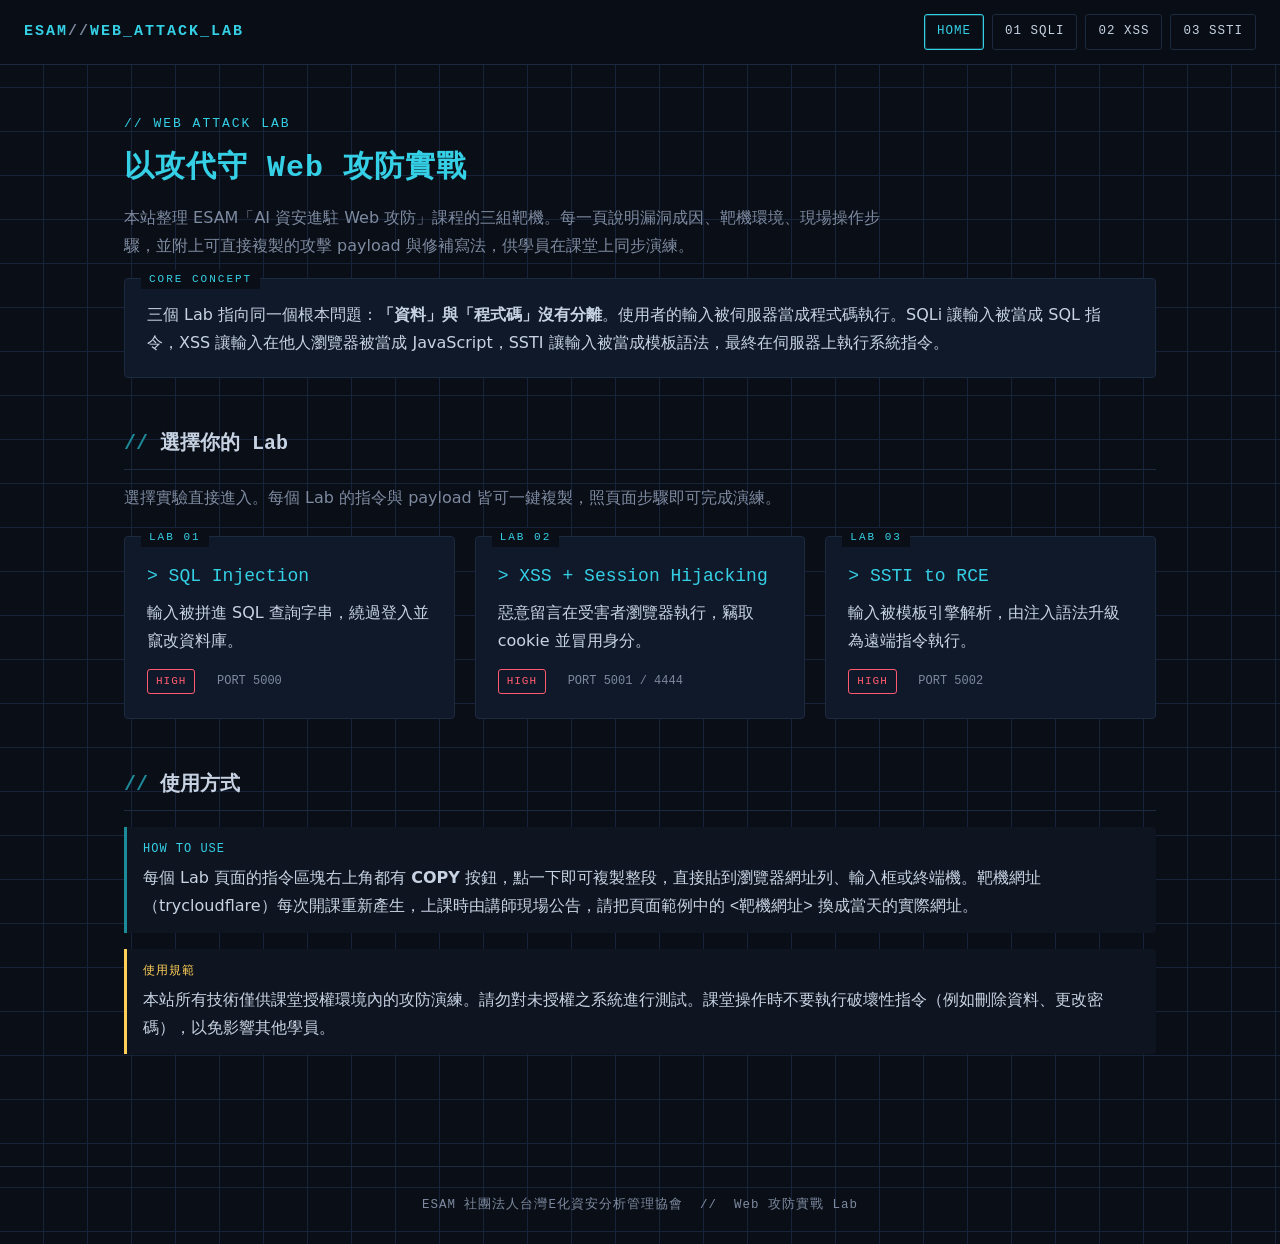
==== index.html @ b627d04e "Add ESAM Web attack lab teaching site (SQLi, XSS, SSTI)" ====
<!DOCTYPE html>
<html lang="zh-Hant">
<head>
<meta charset="UTF-8">
<meta name="viewport" content="width=device-width, initial-scale=1.0">
<title>ESAM WEB ATTACK LAB</title>
<meta name="description" content="ESAM Web 攻防實戰 Lab 教學站：SQL Injection、XSS、SSTI 三個靶機的原理、操作步驟與可直接複製的 payload。">
<link rel="stylesheet" href="style.css">
</head>
<body>
<nav class="nav">
  <div class="brand">ESAM<span>//</span>WEB_ATTACK_LAB</div>
  <div class="nav-links">
    <a href="index.html">Home</a>
    <a href="lab1-sqli.html">01 SQLi</a>
    <a href="lab2-xss.html">02 XSS</a>
    <a href="lab3-ssti.html">03 SSTI</a>
  </div>
</nav>

<main class="wrap">
  <div class="kicker">// WEB ATTACK LAB</div>
  <h1 class="title">以攻代守 Web 攻防實戰</h1>
  <p class="lead">本站整理 ESAM「AI 資安進駐 Web 攻防」課程的三組靶機。每一頁說明漏洞成因、靶機環境、現場操作步驟，並附上可直接複製的攻擊 payload 與修補寫法，供學員在課堂上同步演練。</p>

  <div class="panel">
    <span class="tag">Core Concept</span>
    <p style="margin:0">三個 Lab 指向同一個根本問題：<strong>「資料」與「程式碼」沒有分離</strong>。使用者的輸入被伺服器當成程式碼執行。SQLi 讓輸入被當成 SQL 指令，XSS 讓輸入在他人瀏覽器被當成 JavaScript，SSTI 讓輸入被當成模板語法，最終在伺服器上執行系統指令。</p>
  </div>

  <h2>選擇你的 Lab</h2>
  <p class="lead">選擇實驗直接進入。每個 Lab 的指令與 payload 皆可一鍵複製，照頁面步驟即可完成演練。</p>
  <div class="grid">
    <a class="card" href="lab1-sqli.html">
      <span class="tag">Lab 01</span>
      <div class="name">SQL Injection</div>
      <div class="desc">輸入被拼進 SQL 查詢字串，繞過登入並竄改資料庫。</div>
      <div class="meta"><span class="badge high">High</span> &nbsp; PORT 5000</div>
    </a>
    <a class="card" href="lab2-xss.html">
      <span class="tag">Lab 02</span>
      <div class="name">XSS + Session Hijacking</div>
      <div class="desc">惡意留言在受害者瀏覽器執行，竊取 cookie 並冒用身分。</div>
      <div class="meta"><span class="badge high">High</span> &nbsp; PORT 5001 / 4444</div>
    </a>
    <a class="card" href="lab3-ssti.html">
      <span class="tag">Lab 03</span>
      <div class="name">SSTI to RCE</div>
      <div class="desc">輸入被模板引擎解析，由注入語法升級為遠端指令執行。</div>
      <div class="meta"><span class="badge high">High</span> &nbsp; PORT 5002</div>
    </a>
  </div>

  <h2>使用方式</h2>
  <div class="note">
    <span class="label">How to use</span>
    每個 Lab 頁面的指令區塊右上角都有 <strong>COPY</strong> 按鈕，點一下即可複製整段，直接貼到瀏覽器網址列、輸入框或終端機。靶機網址（trycloudflare）每次開課重新產生，上課時由講師現場公告，請把頁面範例中的 <code>&lt;靶機網址&gt;</code> 換成當天的實際網址。
  </div>

  <div class="note warn">
    <span class="label">使用規範</span>
    本站所有技術僅供課堂授權環境內的攻防演練。請勿對未授權之系統進行測試。課堂操作時不要執行破壞性指令（例如刪除資料、更改密碼），以免影響其他學員。
  </div>
</main>

<footer class="foot">ESAM 社團法人台灣E化資安分析管理協會 &nbsp;//&nbsp; Web 攻防實戰 Lab</footer>
<script src="app.js"></script>
</body>
</html>
---- style.css ----
/* ESAM Web 攻防 Lab 教學站 共用樣式
   風格：深色終端機 / 青色霓虹，等寬字為主。
   調整配色只改 :root 變數即可。 */

:root {
  --bg: #0a0e16;
  --bg-soft: #0e1420;
  --panel: #10192a;
  --line: #1c2a3f;
  --line-soft: #16233a;
  --fg: #c7d3e3;
  --fg-dim: #7d8aa0;
  --accent: #35d0e6;
  --accent-dim: #1d8a9a;
  --danger: #ff5a6e;
  --warn: #ffcf56;
  --ok: #4fd98a;
  --mono: "SFMono-Regular", "Consolas", "JetBrains Mono", "Menlo", monospace;
  --sans: "Noto Sans TC", "PingFang TC", "Microsoft JhengHei", system-ui, sans-serif;
  --maxw: 1080px;
}

* { box-sizing: border-box; }

html { scroll-behavior: smooth; }

body {
  margin: 0;
  background-color: var(--bg);
  background-image:
    linear-gradient(var(--line-soft) 1px, transparent 1px),
    linear-gradient(90deg, var(--line-soft) 1px, transparent 1px);
  background-size: 44px 44px;
  background-position: -1px -1px;
  color: var(--fg);
  font-family: var(--sans);
  font-size: 16px;
  line-height: 1.75;
}

a { color: var(--accent); text-decoration: none; }
a:hover { text-decoration: underline; }

code, pre, kbd, .mono { font-family: var(--mono); }

/* 頂部導覽 */
.nav {
  position: sticky;
  top: 0;
  z-index: 20;
  display: flex;
  align-items: center;
  justify-content: space-between;
  gap: 16px;
  padding: 14px 24px;
  background: rgba(10, 14, 22, 0.88);
  backdrop-filter: blur(6px);
  border-bottom: 1px solid var(--line);
}
.nav .brand {
  font-family: var(--mono);
  font-weight: 700;
  letter-spacing: 2px;
  color: var(--accent);
  font-size: 15px;
}
.nav .brand span { color: var(--fg-dim); }
.nav-links { display: flex; flex-wrap: wrap; gap: 8px; }
.nav-links a {
  font-family: var(--mono);
  font-size: 12.5px;
  letter-spacing: 1px;
  text-transform: uppercase;
  color: var(--fg);
  padding: 6px 12px;
  border: 1px solid var(--line);
  border-radius: 3px;
}
.nav-links a:hover { border-color: var(--accent-dim); text-decoration: none; }
.nav-links a.active {
  color: var(--accent);
  border-color: var(--accent);
  box-shadow: 0 0 0 1px rgba(53, 208, 230, 0.25) inset;
}

/* 版面 */
.wrap { max-width: var(--maxw); margin: 0 auto; padding: 48px 24px 96px; }

.kicker {
  font-family: var(--mono);
  color: var(--accent);
  letter-spacing: 2px;
  font-size: 13px;
  text-transform: uppercase;
}
h1.title {
  font-family: var(--mono);
  color: var(--accent);
  font-size: 30px;
  letter-spacing: 1px;
  margin: 6px 0 10px;
}
.lead { color: var(--fg-dim); max-width: 760px; margin: 0 0 8px; }

h2 {
  font-family: var(--mono);
  font-size: 20px;
  color: var(--fg);
  margin: 48px 0 14px;
  padding-bottom: 8px;
  border-bottom: 1px solid var(--line);
}
h2::before { content: "// "; color: var(--accent-dim); }
h3 { font-size: 17px; margin: 28px 0 8px; color: var(--fg); }

/* 區塊標籤卡（對應 MISSION 角標） */
.panel {
  position: relative;
  border: 1px solid var(--line);
  background: var(--panel);
  border-radius: 4px;
  padding: 22px 22px 20px;
  margin: 18px 0;
}
.panel > .tag {
  position: absolute;
  top: -9px;
  left: 16px;
  background: var(--bg);
  padding: 0 8px;
  font-family: var(--mono);
  font-size: 11px;
  letter-spacing: 2px;
  color: var(--accent);
  text-transform: uppercase;
}

/* Lab 卡片網格（首頁） */
.grid { display: grid; grid-template-columns: repeat(auto-fit, minmax(300px, 1fr)); gap: 20px; margin-top: 24px; }
.card {
  position: relative;
  display: block;
  border: 1px solid var(--line);
  background: var(--panel);
  border-radius: 4px;
  padding: 24px 22px;
  color: var(--fg);
  transition: border-color .15s, transform .15s;
}
.card:hover { border-color: var(--accent); transform: translateY(-2px); text-decoration: none; }
.card .tag {
  position: absolute; top: -9px; left: 16px;
  background: var(--bg); padding: 0 8px;
  font-family: var(--mono); font-size: 11px; letter-spacing: 2px;
  color: var(--accent); text-transform: uppercase;
}
.card .name { font-family: var(--mono); color: var(--accent); font-size: 18px; margin-bottom: 6px; }
.card .name::before { content: "> "; }
.card .desc { color: var(--fg); margin-bottom: 14px; }
.card .meta { font-family: var(--mono); font-size: 12px; color: var(--fg-dim); }

/* 嚴重度標籤 */
.badge {
  display: inline-block;
  font-family: var(--mono);
  font-size: 11px;
  letter-spacing: 1px;
  padding: 2px 8px;
  border-radius: 3px;
  border: 1px solid currentColor;
  text-transform: uppercase;
}
.badge.high { color: var(--danger); }
.badge.mid { color: var(--warn); }
.badge.info { color: var(--accent); }

/* 步驟清單 */
ol.steps { counter-reset: step; list-style: none; padding-left: 0; }
ol.steps > li {
  counter-increment: step;
  position: relative;
  padding: 2px 0 14px 44px;
  margin: 0;
}
ol.steps > li::before {
  content: counter(step, decimal-leading-zero);
  position: absolute; left: 0; top: 0;
  font-family: var(--mono); font-size: 13px;
  color: var(--accent);
  border: 1px solid var(--line);
  border-radius: 3px;
  width: 30px; height: 26px;
  display: flex; align-items: center; justify-content: center;
}

/* 可複製指令卡 */
.cmd {
  position: relative;
  border: 1px solid var(--line);
  background: var(--bg-soft);
  border-radius: 4px;
  margin: 14px 0;
}
.cmd .cmd-head {
  display: flex; align-items: center; justify-content: space-between;
  padding: 7px 12px;
  border-bottom: 1px solid var(--line);
  font-family: var(--mono); font-size: 11.5px; letter-spacing: 1px;
  color: var(--fg-dim); text-transform: uppercase;
}
.cmd pre {
  margin: 0; padding: 14px 16px; overflow-x: auto;
  font-size: 13.5px; line-height: 1.7; color: #e6edf6;
  white-space: pre;
}
.cmd .copy {
  font-family: var(--mono); font-size: 11px; letter-spacing: 1px;
  color: var(--accent);
  background: transparent;
  border: 1px solid var(--line);
  border-radius: 3px;
  padding: 3px 10px;
  cursor: pointer;
  text-transform: uppercase;
}
.cmd .copy:hover { border-color: var(--accent); }
.cmd .copy.done { color: var(--ok); border-color: var(--ok); }

/* 行內程式碼 */
p code, li code, td code {
  background: var(--bg-soft);
  border: 1px solid var(--line);
  border-radius: 3px;
  padding: 1px 6px;
  font-size: 13px;
  color: var(--accent);
}

/* 表格 */
table { width: 100%; border-collapse: collapse; margin: 16px 0; font-size: 14px; }
th, td { border: 1px solid var(--line); padding: 8px 12px; text-align: left; vertical-align: top; }
th { background: var(--bg-soft); font-family: var(--mono); font-size: 12.5px; letter-spacing: 1px; color: var(--fg-dim); text-transform: uppercase; font-weight: 600; }
td.center, th.center { text-align: center; }

/* 提示框 */
.note {
  border-left: 3px solid var(--accent-dim);
  background: var(--bg-soft);
  padding: 12px 16px;
  margin: 16px 0;
  border-radius: 0 4px 4px 0;
  color: var(--fg);
}
.note.warn { border-left-color: var(--warn); }
.note.danger { border-left-color: var(--danger); }
.note .label { font-family: var(--mono); font-size: 12px; letter-spacing: 1px; color: var(--accent); text-transform: uppercase; display: block; margin-bottom: 4px; }
.note.warn .label { color: var(--warn); }
.note.danger .label { color: var(--danger); }

/* 頁尾 */
.foot {
  border-top: 1px solid var(--line);
  padding: 28px 24px;
  text-align: center;
  color: var(--fg-dim);
  font-family: var(--mono);
  font-size: 12.5px;
  letter-spacing: 1px;
}

/* 上一頁 / 下一頁 */
.pager { display: flex; justify-content: space-between; gap: 12px; margin-top: 56px; }
.pager a {
  font-family: var(--mono); font-size: 13px;
  border: 1px solid var(--line); border-radius: 3px;
  padding: 10px 16px; color: var(--fg);
}
.pager a:hover { border-color: var(--accent); text-decoration: none; }
.pager .spacer { flex: 1; }

@media (max-width: 640px) {
  h1.title { font-size: 24px; }
  .nav { padding: 12px 16px; }
  .wrap { padding: 32px 16px 72px; }
}
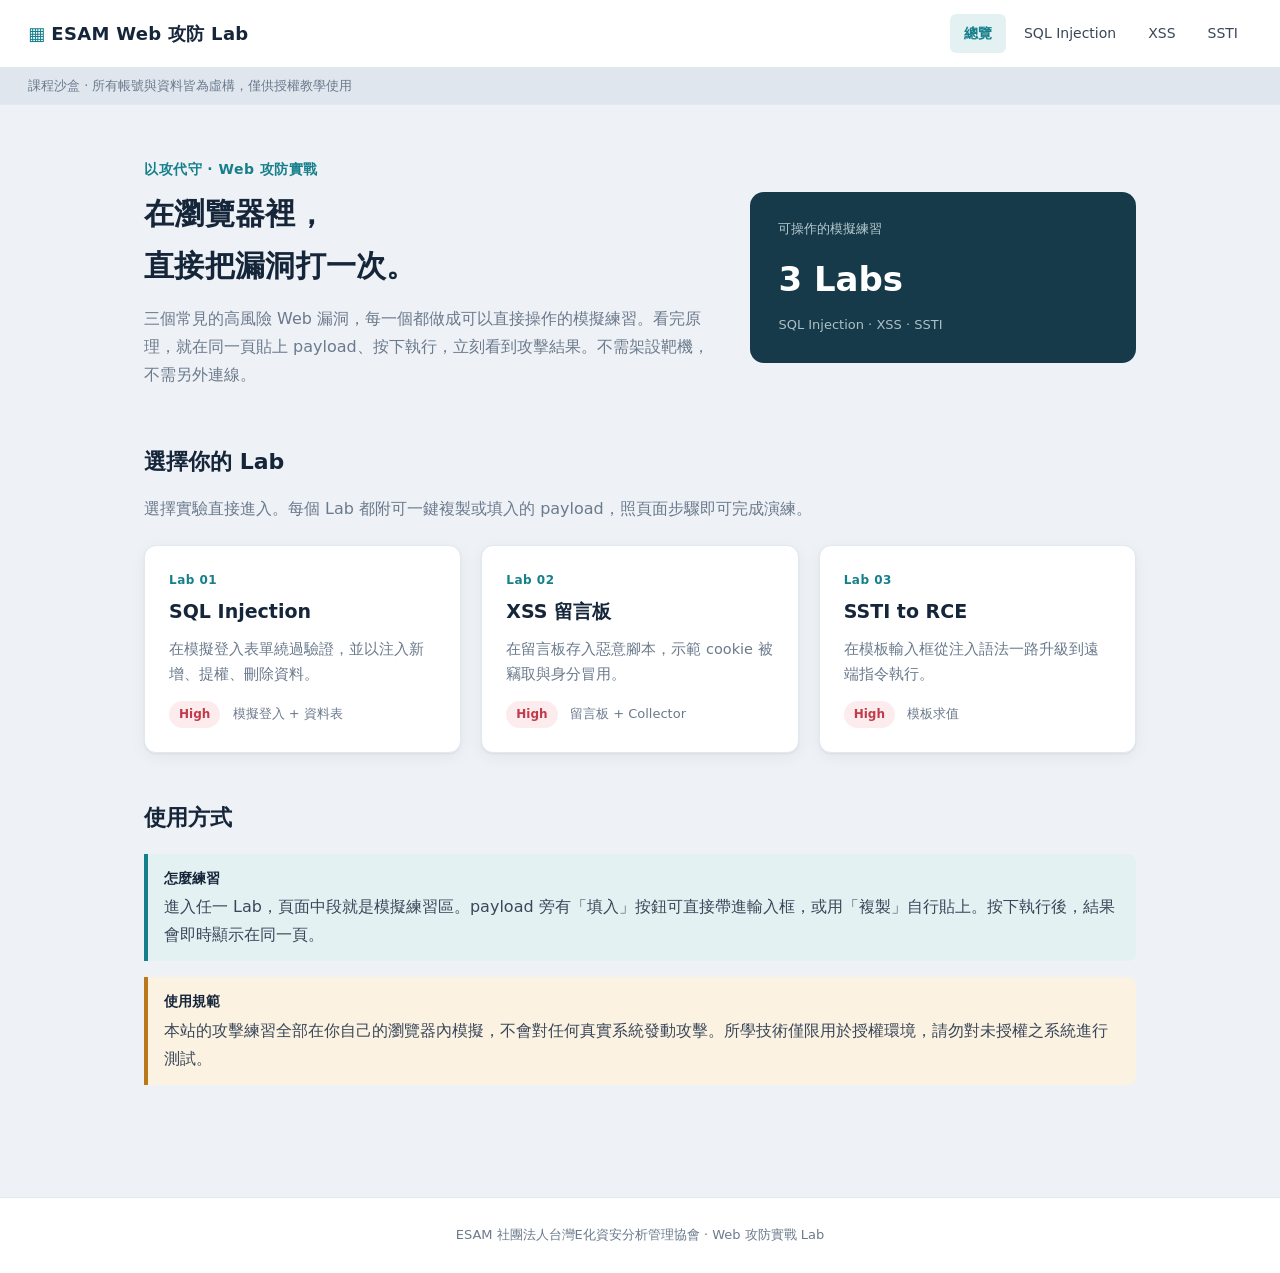
==== commit 0fb56a12: "Switch to light theme and add in-browser interactive labs" ====
--- a/index.html
+++ b/index.html
@@ -3,67 +3,71 @@
 <head>
 <meta charset="UTF-8">
 <meta name="viewport" content="width=device-width, initial-scale=1.0">
-<title>ESAM WEB ATTACK LAB</title>
-<meta name="description" content="ESAM Web 攻防實戰 Lab 教學站：SQL Injection、XSS、SSTI 三個靶機的原理、操作步驟與可直接複製的 payload。">
+<title>ESAM Web 攻防 Lab</title>
+<meta name="description" content="ESAM Web 攻防實戰 Lab：SQL Injection、XSS、SSTI 三個可在瀏覽器直接操作的模擬練習，含原理說明與可複製 payload。">
 <link rel="stylesheet" href="style.css">
 </head>
 <body>
 <nav class="nav">
-  <div class="brand">ESAM<span>//</span>WEB_ATTACK_LAB</div>
+  <div class="brand"><span class="mark">▦</span>ESAM Web 攻防 Lab</div>
   <div class="nav-links">
-    <a href="index.html">Home</a>
-    <a href="lab1-sqli.html">01 SQLi</a>
-    <a href="lab2-xss.html">02 XSS</a>
-    <a href="lab3-ssti.html">03 SSTI</a>
+    <a href="index.html">總覽</a>
+    <a href="lab1-sqli.html">SQL Injection</a>
+    <a href="lab2-xss.html">XSS</a>
+    <a href="lab3-ssti.html">SSTI</a>
   </div>
 </nav>
+<div class="sandbox-bar">課程沙盒 · 所有帳號與資料皆為虛構，僅供授權教學使用</div>
 
 <main class="wrap">
-  <div class="kicker">// WEB ATTACK LAB</div>
-  <h1 class="title">以攻代守 Web 攻防實戰</h1>
-  <p class="lead">本站整理 ESAM「AI 資安進駐 Web 攻防」課程的三組靶機。每一頁說明漏洞成因、靶機環境、現場操作步驟，並附上可直接複製的攻擊 payload 與修補寫法，供學員在課堂上同步演練。</p>
-
-  <div class="panel">
-    <span class="tag">Core Concept</span>
-    <p style="margin:0">三個 Lab 指向同一個根本問題：<strong>「資料」與「程式碼」沒有分離</strong>。使用者的輸入被伺服器當成程式碼執行。SQLi 讓輸入被當成 SQL 指令，XSS 讓輸入在他人瀏覽器被當成 JavaScript，SSTI 讓輸入被當成模板語法，最終在伺服器上執行系統指令。</p>
+  <div class="hero">
+    <div>
+      <div class="kicker">以攻代守 · Web 攻防實戰</div>
+      <h1 class="title">在瀏覽器裡，<br>直接把漏洞打一次。</h1>
+      <p class="lead">三個常見的高風險 Web 漏洞，每一個都做成可以直接操作的模擬練習。看完原理，就在同一頁貼上 payload、按下執行，立刻看到攻擊結果。不需架設靶機，不需另外連線。</p>
+    </div>
+    <div class="hero-card">
+      <div class="hc-label">可操作的模擬練習</div>
+      <div class="hc-amount">3 Labs</div>
+      <div class="hc-sub">SQL Injection · XSS · SSTI</div>
+    </div>
   </div>
 
   <h2>選擇你的 Lab</h2>
-  <p class="lead">選擇實驗直接進入。每個 Lab 的指令與 payload 皆可一鍵複製，照頁面步驟即可完成演練。</p>
+  <p class="lead">選擇實驗直接進入。每個 Lab 都附可一鍵複製或填入的 payload，照頁面步驟即可完成演練。</p>
   <div class="grid">
     <a class="card" href="lab1-sqli.html">
-      <span class="tag">Lab 01</span>
+      <div class="tag">Lab 01</div>
       <div class="name">SQL Injection</div>
-      <div class="desc">輸入被拼進 SQL 查詢字串，繞過登入並竄改資料庫。</div>
-      <div class="meta"><span class="badge high">High</span> &nbsp; PORT 5000</div>
+      <div class="desc">在模擬登入表單繞過驗證，並以注入新增、提權、刪除資料。</div>
+      <div class="meta"><span class="badge high">High</span> &nbsp; 模擬登入 + 資料表</div>
     </a>
     <a class="card" href="lab2-xss.html">
-      <span class="tag">Lab 02</span>
-      <div class="name">XSS + Session Hijacking</div>
-      <div class="desc">惡意留言在受害者瀏覽器執行，竊取 cookie 並冒用身分。</div>
-      <div class="meta"><span class="badge high">High</span> &nbsp; PORT 5001 / 4444</div>
+      <div class="tag">Lab 02</div>
+      <div class="name">XSS 留言板</div>
+      <div class="desc">在留言板存入惡意腳本，示範 cookie 被竊取與身分冒用。</div>
+      <div class="meta"><span class="badge high">High</span> &nbsp; 留言板 + Collector</div>
     </a>
     <a class="card" href="lab3-ssti.html">
-      <span class="tag">Lab 03</span>
+      <div class="tag">Lab 03</div>
       <div class="name">SSTI to RCE</div>
-      <div class="desc">輸入被模板引擎解析，由注入語法升級為遠端指令執行。</div>
-      <div class="meta"><span class="badge high">High</span> &nbsp; PORT 5002</div>
+      <div class="desc">在模板輸入框從注入語法一路升級到遠端指令執行。</div>
+      <div class="meta"><span class="badge high">High</span> &nbsp; 模板求值</div>
     </a>
   </div>
 
   <h2>使用方式</h2>
   <div class="note">
-    <span class="label">How to use</span>
-    每個 Lab 頁面的指令區塊右上角都有 <strong>COPY</strong> 按鈕，點一下即可複製整段，直接貼到瀏覽器網址列、輸入框或終端機。靶機網址（trycloudflare）每次開課重新產生，上課時由講師現場公告，請把頁面範例中的 <code>&lt;靶機網址&gt;</code> 換成當天的實際網址。
+    <span class="label">怎麼練習</span>
+    進入任一 Lab，頁面中段就是模擬練習區。payload 旁有「填入」按鈕可直接帶進輸入框，或用「複製」自行貼上。按下執行後，結果會即時顯示在同一頁。
   </div>
-
   <div class="note warn">
     <span class="label">使用規範</span>
-    本站所有技術僅供課堂授權環境內的攻防演練。請勿對未授權之系統進行測試。課堂操作時不要執行破壞性指令（例如刪除資料、更改密碼），以免影響其他學員。
+    本站的攻擊練習全部在你自己的瀏覽器內模擬，不會對任何真實系統發動攻擊。所學技術僅限用於授權環境，請勿對未授權之系統進行測試。
   </div>
 </main>
 
-<footer class="foot">ESAM 社團法人台灣E化資安分析管理協會 &nbsp;//&nbsp; Web 攻防實戰 Lab</footer>
+<footer class="foot">ESAM 社團法人台灣E化資安分析管理協會 · Web 攻防實戰 Lab</footer>
 <script src="app.js"></script>
 </body>
 </html>
--- a/style.css
+++ b/style.css
@@ -1,38 +1,39 @@
 /* ESAM Web 攻防 Lab 教學站 共用樣式
-   風格：深色終端機 / 青色霓虹，等寬字為主。
+   風格：淺色乾淨教學平台。白色卡片、海軍藍標題、青色主色。
    調整配色只改 :root 變數即可。 */
 
 :root {
-  --bg: #0a0e16;
-  --bg-soft: #0e1420;
-  --panel: #10192a;
-  --line: #1c2a3f;
-  --line-soft: #16233a;
-  --fg: #c7d3e3;
-  --fg-dim: #7d8aa0;
-  --accent: #35d0e6;
-  --accent-dim: #1d8a9a;
-  --danger: #ff5a6e;
-  --warn: #ffcf56;
-  --ok: #4fd98a;
+  --bg: #eef1f5;
+  --surface: #ffffff;
+  --surface-alt: #f4f7fa;
+  --line: #e2e8f0;
+  --line-strong: #cfd8e3;
+  --ink: #16263a;
+  --ink-soft: #3a4759;
+  --muted: #6b7a8d;
+  --accent: #157f8b;
+  --accent-dark: #0f626c;
+  --accent-soft: #e4f1f3;
+  --danger: #c23b4b;
+  --danger-soft: #fdecee;
+  --warn: #b9791a;
+  --warn-soft: #fbf2e2;
+  --ok: #2f8f5b;
+  --ok-soft: #e7f5ec;
+  --hero: #163a4a;
   --mono: "SFMono-Regular", "Consolas", "JetBrains Mono", "Menlo", monospace;
   --sans: "Noto Sans TC", "PingFang TC", "Microsoft JhengHei", system-ui, sans-serif;
-  --maxw: 1080px;
+  --maxw: 1040px;
+  --shadow: 0 1px 2px rgba(16, 38, 58, .06), 0 4px 16px rgba(16, 38, 58, .05);
 }
 
 * { box-sizing: border-box; }
-
 html { scroll-behavior: smooth; }
 
 body {
   margin: 0;
-  background-color: var(--bg);
-  background-image:
-    linear-gradient(var(--line-soft) 1px, transparent 1px),
-    linear-gradient(90deg, var(--line-soft) 1px, transparent 1px);
-  background-size: 44px 44px;
-  background-position: -1px -1px;
-  color: var(--fg);
+  background: var(--bg);
+  color: var(--ink-soft);
   font-family: var(--sans);
   font-size: 16px;
   line-height: 1.75;
@@ -40,246 +41,196 @@
 
 a { color: var(--accent); text-decoration: none; }
 a:hover { text-decoration: underline; }
-
 code, pre, kbd, .mono { font-family: var(--mono); }
 
 /* 頂部導覽 */
 .nav {
-  position: sticky;
-  top: 0;
-  z-index: 20;
-  display: flex;
-  align-items: center;
-  justify-content: space-between;
-  gap: 16px;
-  padding: 14px 24px;
-  background: rgba(10, 14, 22, 0.88);
-  backdrop-filter: blur(6px);
+  position: sticky; top: 0; z-index: 20;
+  display: flex; align-items: center; justify-content: space-between;
+  gap: 16px; padding: 14px 28px;
+  background: var(--surface);
   border-bottom: 1px solid var(--line);
 }
-.nav .brand {
-  font-family: var(--mono);
-  font-weight: 700;
-  letter-spacing: 2px;
-  color: var(--accent);
-  font-size: 15px;
-}
-.nav .brand span { color: var(--fg-dim); }
-.nav-links { display: flex; flex-wrap: wrap; gap: 8px; }
+.nav .brand { font-weight: 700; color: var(--ink); font-size: 18px; letter-spacing: .3px; }
+.nav .brand .mark { color: var(--accent); margin-right: 6px; }
+.nav-links { display: flex; flex-wrap: wrap; gap: 4px; }
 .nav-links a {
-  font-family: var(--mono);
-  font-size: 12.5px;
-  letter-spacing: 1px;
-  text-transform: uppercase;
-  color: var(--fg);
-  padding: 6px 12px;
+  font-size: 14px; color: var(--ink-soft);
+  padding: 7px 14px; border-radius: 6px;
+}
+.nav-links a:hover { background: var(--surface-alt); text-decoration: none; }
+.nav-links a.active { color: var(--accent); background: var(--accent-soft); font-weight: 600; }
+
+/* 沙盒提示條 */
+.sandbox-bar {
+  background: #dfe6ee; color: var(--muted);
+  font-size: 13px; padding: 7px 28px;
+  border-bottom: 1px solid var(--line);
+}
+
+/* 版面 */
+.wrap { max-width: var(--maxw); margin: 0 auto; padding: 44px 24px 96px; }
+
+.kicker { color: var(--accent); font-weight: 600; font-size: 14px; letter-spacing: .5px; }
+h1.title { color: var(--ink); font-size: 30px; font-weight: 800; margin: 6px 0 12px; letter-spacing: .3px; }
+.lead { color: var(--muted); max-width: 760px; margin: 0 0 8px; }
+
+h2 { color: var(--ink); font-size: 22px; font-weight: 700; margin: 46px 0 14px; }
+h3 { color: var(--ink); font-size: 17px; font-weight: 700; margin: 26px 0 8px; }
+
+/* 徽章 */
+.badge {
+  display: inline-block; font-size: 12px; font-weight: 600;
+  padding: 3px 10px; border-radius: 20px;
+}
+.badge.high { color: var(--danger); background: var(--danger-soft); }
+.badge.mid { color: var(--warn); background: var(--warn-soft); }
+.badge.info { color: var(--accent); background: var(--accent-soft); }
+
+/* 卡片 / 面板 */
+.panel, .card {
+  background: var(--surface);
   border: 1px solid var(--line);
-  border-radius: 3px;
-}
-.nav-links a:hover { border-color: var(--accent-dim); text-decoration: none; }
-.nav-links a.active {
-  color: var(--accent);
-  border-color: var(--accent);
-  box-shadow: 0 0 0 1px rgba(53, 208, 230, 0.25) inset;
-}
-
-/* 版面 */
-.wrap { max-width: var(--maxw); margin: 0 auto; padding: 48px 24px 96px; }
-
-.kicker {
-  font-family: var(--mono);
-  color: var(--accent);
-  letter-spacing: 2px;
-  font-size: 13px;
-  text-transform: uppercase;
-}
-h1.title {
-  font-family: var(--mono);
-  color: var(--accent);
-  font-size: 30px;
-  letter-spacing: 1px;
-  margin: 6px 0 10px;
-}
-.lead { color: var(--fg-dim); max-width: 760px; margin: 0 0 8px; }
-
-h2 {
-  font-family: var(--mono);
-  font-size: 20px;
-  color: var(--fg);
-  margin: 48px 0 14px;
-  padding-bottom: 8px;
-  border-bottom: 1px solid var(--line);
-}
-h2::before { content: "// "; color: var(--accent-dim); }
-h3 { font-size: 17px; margin: 28px 0 8px; color: var(--fg); }
-
-/* 區塊標籤卡（對應 MISSION 角標） */
-.panel {
-  position: relative;
-  border: 1px solid var(--line);
-  background: var(--panel);
-  border-radius: 4px;
-  padding: 22px 22px 20px;
-  margin: 18px 0;
-}
-.panel > .tag {
-  position: absolute;
-  top: -9px;
-  left: 16px;
-  background: var(--bg);
-  padding: 0 8px;
-  font-family: var(--mono);
-  font-size: 11px;
-  letter-spacing: 2px;
-  color: var(--accent);
-  text-transform: uppercase;
-}
+  border-radius: 12px;
+  box-shadow: var(--shadow);
+}
+.panel { padding: 22px 24px; margin: 18px 0; }
+.panel .panel-title { font-weight: 700; color: var(--ink); margin: 0 0 10px; }
 
 /* Lab 卡片網格（首頁） */
-.grid { display: grid; grid-template-columns: repeat(auto-fit, minmax(300px, 1fr)); gap: 20px; margin-top: 24px; }
-.card {
-  position: relative;
-  display: block;
-  border: 1px solid var(--line);
-  background: var(--panel);
-  border-radius: 4px;
-  padding: 24px 22px;
-  color: var(--fg);
-  transition: border-color .15s, transform .15s;
-}
-.card:hover { border-color: var(--accent); transform: translateY(-2px); text-decoration: none; }
-.card .tag {
-  position: absolute; top: -9px; left: 16px;
-  background: var(--bg); padding: 0 8px;
-  font-family: var(--mono); font-size: 11px; letter-spacing: 2px;
-  color: var(--accent); text-transform: uppercase;
-}
-.card .name { font-family: var(--mono); color: var(--accent); font-size: 18px; margin-bottom: 6px; }
-.card .name::before { content: "> "; }
-.card .desc { color: var(--fg); margin-bottom: 14px; }
-.card .meta { font-family: var(--mono); font-size: 12px; color: var(--fg-dim); }
-
-/* 嚴重度標籤 */
-.badge {
-  display: inline-block;
-  font-family: var(--mono);
-  font-size: 11px;
-  letter-spacing: 1px;
-  padding: 2px 8px;
-  border-radius: 3px;
-  border: 1px solid currentColor;
-  text-transform: uppercase;
-}
-.badge.high { color: var(--danger); }
-.badge.mid { color: var(--warn); }
-.badge.info { color: var(--accent); }
-
-/* 步驟清單 */
+.grid { display: grid; grid-template-columns: repeat(auto-fit, minmax(300px, 1fr)); gap: 20px; margin-top: 22px; }
+.card { display: block; padding: 24px; color: var(--ink-soft); transition: box-shadow .15s, transform .15s, border-color .15s; }
+.card:hover { box-shadow: 0 6px 22px rgba(16,38,58,.12); transform: translateY(-2px); border-color: var(--line-strong); text-decoration: none; }
+.card .tag { color: var(--accent); font-weight: 600; font-size: 12px; letter-spacing: .5px; }
+.card .name { color: var(--ink); font-size: 19px; font-weight: 700; margin: 4px 0 8px; }
+.card .desc { color: var(--muted); font-size: 14.5px; margin-bottom: 14px; }
+.card .meta { font-size: 13px; color: var(--muted); }
+
+/* Hero 卡（首頁） */
+.hero {
+  display: grid; grid-template-columns: 1.2fr .8fr; gap: 28px; align-items: center;
+  margin-top: 8px;
+}
+.hero-card {
+  background: var(--hero); color: #dfeef0;
+  border-radius: 14px; padding: 26px 28px;
+}
+.hero-card .hc-label { font-size: 13px; opacity: .8; }
+.hero-card .hc-amount { font-size: 34px; font-weight: 800; color: #fff; margin: 10px 0 4px; }
+.hero-card .hc-sub { font-size: 13px; opacity: .75; }
+@media (max-width: 760px) { .hero { grid-template-columns: 1fr; } }
+
+/* 步驟 */
 ol.steps { counter-reset: step; list-style: none; padding-left: 0; }
-ol.steps > li {
-  counter-increment: step;
-  position: relative;
-  padding: 2px 0 14px 44px;
-  margin: 0;
-}
+ol.steps > li { counter-increment: step; position: relative; padding: 2px 0 16px 46px; }
 ol.steps > li::before {
-  content: counter(step, decimal-leading-zero);
-  position: absolute; left: 0; top: 0;
-  font-family: var(--mono); font-size: 13px;
-  color: var(--accent);
-  border: 1px solid var(--line);
-  border-radius: 3px;
-  width: 30px; height: 26px;
+  content: counter(step); position: absolute; left: 0; top: 0;
+  width: 30px; height: 30px; border-radius: 50%;
+  background: var(--accent-soft); color: var(--accent);
+  font-weight: 700; font-size: 14px;
   display: flex; align-items: center; justify-content: center;
 }
 
 /* 可複製指令卡 */
-.cmd {
-  position: relative;
-  border: 1px solid var(--line);
-  background: var(--bg-soft);
-  border-radius: 4px;
-  margin: 14px 0;
-}
+.cmd { border: 1px solid var(--line); border-radius: 8px; margin: 12px 0; overflow: hidden; background: var(--surface); }
 .cmd .cmd-head {
   display: flex; align-items: center; justify-content: space-between;
-  padding: 7px 12px;
+  padding: 7px 12px; background: var(--surface-alt);
   border-bottom: 1px solid var(--line);
-  font-family: var(--mono); font-size: 11.5px; letter-spacing: 1px;
-  color: var(--fg-dim); text-transform: uppercase;
-}
-.cmd pre {
-  margin: 0; padding: 14px 16px; overflow-x: auto;
-  font-size: 13.5px; line-height: 1.7; color: #e6edf6;
-  white-space: pre;
-}
+  font-size: 12px; color: var(--muted); font-weight: 600; letter-spacing: .3px;
+}
+.cmd pre { margin: 0; padding: 13px 14px; overflow-x: auto; font-size: 13.5px; line-height: 1.7; color: #22303f; white-space: pre; }
 .cmd .copy {
-  font-family: var(--mono); font-size: 11px; letter-spacing: 1px;
-  color: var(--accent);
-  background: transparent;
-  border: 1px solid var(--line);
-  border-radius: 3px;
-  padding: 3px 10px;
-  cursor: pointer;
-  text-transform: uppercase;
-}
-.cmd .copy:hover { border-color: var(--accent); }
+  font-size: 12px; font-weight: 600; color: var(--accent);
+  background: #fff; border: 1px solid var(--line-strong);
+  border-radius: 6px; padding: 3px 12px; cursor: pointer;
+}
+.cmd .copy:hover { background: var(--accent-soft); }
 .cmd .copy.done { color: var(--ok); border-color: var(--ok); }
 
 /* 行內程式碼 */
-p code, li code, td code {
-  background: var(--bg-soft);
-  border: 1px solid var(--line);
-  border-radius: 3px;
-  padding: 1px 6px;
-  font-size: 13px;
-  color: var(--accent);
-}
+p code, li code, td code { background: var(--surface-alt); border: 1px solid var(--line); border-radius: 4px; padding: 1px 6px; font-size: 13px; color: #214a52; }
 
 /* 表格 */
-table { width: 100%; border-collapse: collapse; margin: 16px 0; font-size: 14px; }
+table { width: 100%; border-collapse: collapse; margin: 14px 0; font-size: 14px; background: var(--surface); border-radius: 8px; overflow: hidden; }
 th, td { border: 1px solid var(--line); padding: 8px 12px; text-align: left; vertical-align: top; }
-th { background: var(--bg-soft); font-family: var(--mono); font-size: 12.5px; letter-spacing: 1px; color: var(--fg-dim); text-transform: uppercase; font-weight: 600; }
+th { background: var(--surface-alt); color: var(--muted); font-weight: 600; font-size: 13px; }
 td.center, th.center { text-align: center; }
 
 /* 提示框 */
-.note {
-  border-left: 3px solid var(--accent-dim);
-  background: var(--bg-soft);
-  padding: 12px 16px;
-  margin: 16px 0;
-  border-radius: 0 4px 4px 0;
-  color: var(--fg);
-}
-.note.warn { border-left-color: var(--warn); }
-.note.danger { border-left-color: var(--danger); }
-.note .label { font-family: var(--mono); font-size: 12px; letter-spacing: 1px; color: var(--accent); text-transform: uppercase; display: block; margin-bottom: 4px; }
-.note.warn .label { color: var(--warn); }
-.note.danger .label { color: var(--danger); }
+.note { border-left: 4px solid var(--accent); background: var(--accent-soft); padding: 12px 16px; margin: 16px 0; border-radius: 0 8px 8px 0; color: var(--ink-soft); }
+.note.warn { border-left-color: var(--warn); background: var(--warn-soft); }
+.note.danger { border-left-color: var(--danger); background: var(--danger-soft); }
+.note .label { font-weight: 700; color: var(--ink); display: block; margin-bottom: 3px; font-size: 14px; }
+
+/* 互動模擬練習區 */
+.sim {
+  background: var(--surface); border: 1px solid var(--line-strong);
+  border-radius: 12px; box-shadow: var(--shadow);
+  padding: 24px; margin: 18px 0;
+}
+.sim .sim-tag {
+  display: inline-block; font-size: 12px; font-weight: 700; letter-spacing: .5px;
+  color: var(--accent); background: var(--accent-soft);
+  padding: 3px 10px; border-radius: 20px; margin-bottom: 8px;
+}
+.sim h3 { margin-top: 6px; }
+.sim label { display: block; font-size: 14px; font-weight: 600; color: var(--ink); margin: 14px 0 5px; }
+.sim input[type=text], .sim input[type=password], .sim textarea {
+  width: 100%; padding: 10px 12px; font-size: 14px;
+  border: 1px solid var(--line-strong); border-radius: 8px;
+  font-family: var(--sans); color: var(--ink);
+}
+.sim textarea { font-family: var(--mono); resize: vertical; min-height: 60px; }
+.sim input:focus, .sim textarea:focus { outline: none; border-color: var(--accent); box-shadow: 0 0 0 3px var(--accent-soft); }
+.btn {
+  display: inline-block; cursor: pointer;
+  background: var(--accent); color: #fff; font-weight: 600; font-size: 14px;
+  border: none; border-radius: 8px; padding: 10px 18px; margin-top: 14px;
+}
+.btn:hover { background: var(--accent-dark); }
+.btn.ghost { background: #fff; color: var(--accent); border: 1px solid var(--line-strong); }
+.btn.ghost:hover { background: var(--accent-soft); }
+.btn-row { display: flex; gap: 10px; flex-wrap: wrap; align-items: center; }
+
+/* 模擬輸出 */
+.sim-out { margin-top: 16px; border-radius: 8px; padding: 12px 14px; font-size: 14px; display: none; }
+.sim-out.show { display: block; }
+.sim-out.ok { background: var(--ok-soft); border: 1px solid #bfe3cc; color: #1f6b42; }
+.sim-out.bad { background: var(--danger-soft); border: 1px solid #f3c4ca; color: #9e2b38; }
+.sim-out.info { background: var(--surface-alt); border: 1px solid var(--line); color: var(--ink-soft); }
+.sim-out pre { margin: 6px 0 0; font-size: 13px; white-space: pre-wrap; word-break: break-all; }
+.sim-table { margin-top: 14px; font-size: 13.5px; }
+.sim-note { font-size: 13px; color: var(--muted); margin-top: 10px; }
+
+/* 內嵌 payload 快速列（模擬區內） */
+.payload-list { margin-top: 16px; }
+.payload-list .pl-item {
+  display: flex; align-items: center; gap: 10px; justify-content: space-between;
+  background: var(--surface-alt); border: 1px solid var(--line);
+  border-radius: 8px; padding: 8px 12px; margin: 8px 0;
+}
+.payload-list .pl-code { font-family: var(--mono); font-size: 13px; color: #22303f; overflow-x: auto; white-space: nowrap; }
+.payload-list .pl-label { font-size: 12px; color: var(--muted); margin-bottom: 3px; }
+.payload-list .use {
+  flex: none; cursor: pointer; font-size: 12px; font-weight: 600;
+  color: var(--accent); background: #fff; border: 1px solid var(--line-strong);
+  border-radius: 6px; padding: 4px 12px;
+}
+.payload-list .use:hover { background: var(--accent-soft); }
+
+/* 分頁器 */
+.pager { display: flex; justify-content: space-between; gap: 12px; margin-top: 52px; }
+.pager a { font-size: 14px; border: 1px solid var(--line-strong); border-radius: 8px; padding: 10px 16px; color: var(--ink-soft); background: #fff; }
+.pager a:hover { border-color: var(--accent); color: var(--accent); text-decoration: none; }
+.pager .spacer { flex: 1; }
 
 /* 頁尾 */
-.foot {
-  border-top: 1px solid var(--line);
-  padding: 28px 24px;
-  text-align: center;
-  color: var(--fg-dim);
-  font-family: var(--mono);
-  font-size: 12.5px;
-  letter-spacing: 1px;
-}
-
-/* 上一頁 / 下一頁 */
-.pager { display: flex; justify-content: space-between; gap: 12px; margin-top: 56px; }
-.pager a {
-  font-family: var(--mono); font-size: 13px;
-  border: 1px solid var(--line); border-radius: 3px;
-  padding: 10px 16px; color: var(--fg);
-}
-.pager a:hover { border-color: var(--accent); text-decoration: none; }
-.pager .spacer { flex: 1; }
+.foot { border-top: 1px solid var(--line); padding: 26px 24px; text-align: center; color: var(--muted); font-size: 13px; background: var(--surface); }
 
 @media (max-width: 640px) {
   h1.title { font-size: 24px; }
   .nav { padding: 12px 16px; }
+  .sandbox-bar { padding: 7px 16px; }
   .wrap { padding: 32px 16px 72px; }
 }
